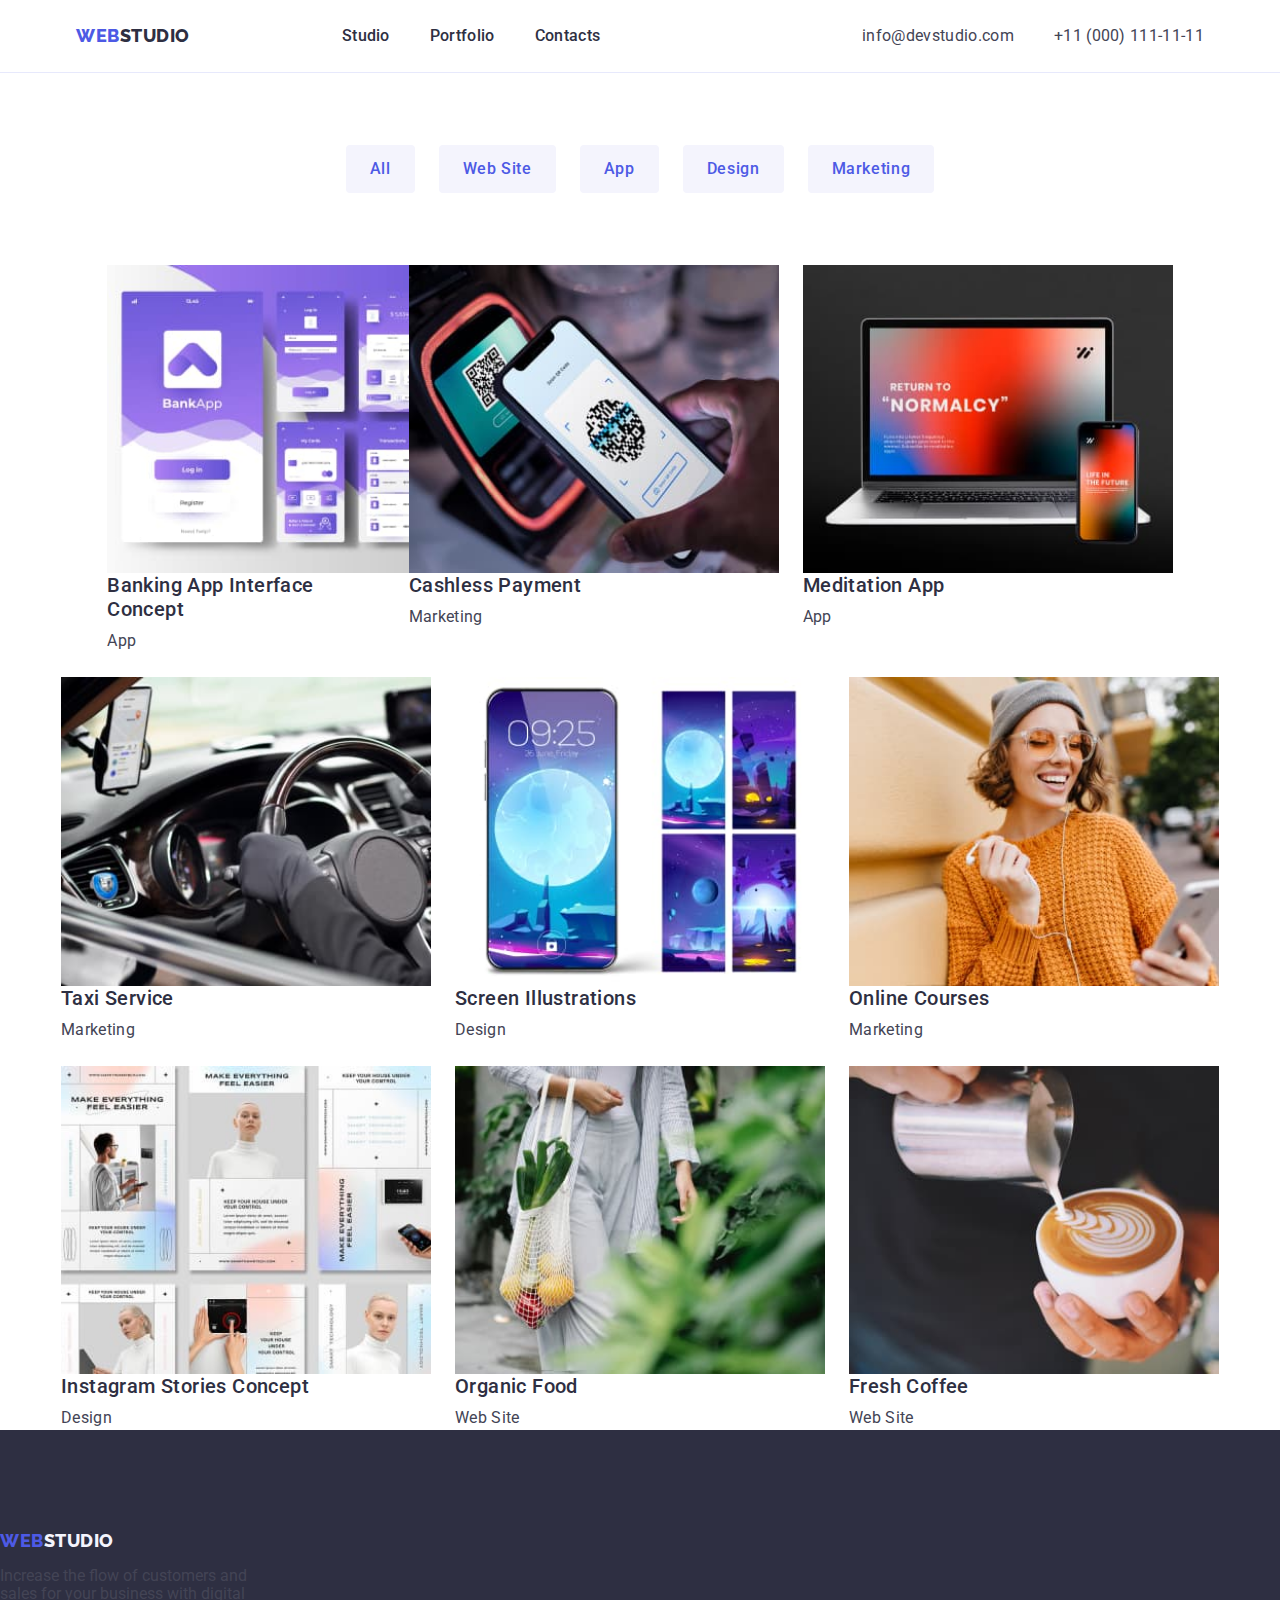
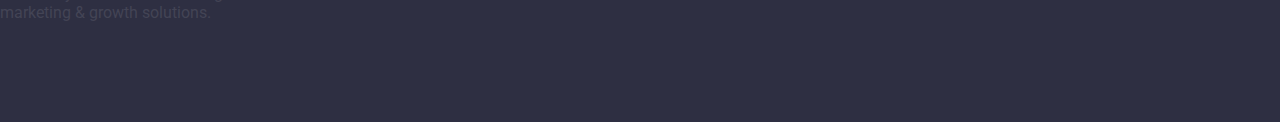
==== portfolio.html @ 1fa9936c "not ready" ====
<!DOCTYPE html>
<html lang="ru">
  <head>
    <meta charset="UTF-8" />
    <meta http-equiv="X-UA-Compatible" content="IE=edge" />
    <meta name="viewport" content="width=device-width, initial-scale=1.0" />
    <title>Document</title>
    <link
      rel="stylesheet"
      href="https://cdn.jsdelivr.net/npm/modern-normalize@1.1.0/modern-normalize.min.css"
    />
    <link rel="preconnect" href="https://fonts.googleapis.com" />
    <link rel="preconnect" href="https://fonts.gstatic.com" crossorigin />
    <link
      href="https://fonts.googleapis.com/css2?family=Raleway:wght@800&display=swap"
      rel="stylesheet"
    />
    <link rel="preconnect" href="https://fonts.googleapis.com" />
    <link rel="preconnect" href="https://fonts.gstatic.com" crossorigin />
    <link
      href="https://fonts.googleapis.com/css2?family=Roboto:wght@400;500;700;900&display=swap"
      rel="stylesheet"
    />
    <link rel="stylesheet" href="./css/styles.css" />
  </head>
  <body>
    <header class="header">
      <div class="header-flex-wrap container">
        <nav class="header-nav">
          <a class="header-nav-logo link"
            >Web<span class="header-studio-span">Studio</span></a
          >
          <ul class="header-nav-list">
            <li class="header-nav-item">
              <a class="header-nav-link link" href="./index.html">Studio</a>
            </li>
            <li class="header-nav-item">
              <a class="header-nav-link link" href="./portfolio.html"
                >Portfolio</a
              >
            </li>
            <li class="header-nav-item">
              <a class="header-nav-link link" href="">Contacts</a>
            </li>
          </ul>
        </nav>
        <address class="our-adress">
          <ul class="header-adress-list list">
            <li class="header-adress-item">
              <a
                class="header-adress-link link"
                href="mailto:info@devstudio.com"
                >info@devstudio.com</a
              >
            </li>
            <li class="header-adress-item">
              <a class="header-adress-link link" href="tel:+110001111111"
                >+11 (000) 111-11-11</a
              >
            </li>
          </ul>
        </address>
      </div>
    </header>
    <main class="main">
      <section class="main-section-menu">
        <div class="conteiner">
        <h1 hidden>All we can</h1>
        <ul class="main-list list">
          <li class="main-list-item">
            <button class="main-btn" type="button">All</button>
          </li>
          <li class="main-list-item">
            <button class="main-btn" type="button">Web Site</button>
          </li>
          <li class="main-list-item">
            <button class="main-btn" type="button">App</button>
          </li>
          <li class="main-list-item">
            <button class="main-btn" type="button">Design</button>
          </li>
          <li class="main-list-item">
            <button class="main-btn" type="button">Marketing</button>
          </li>
        </ul>
        </div>
        </section>
        <section class="section-portfolio-cards">
          <div class="container">
        <ul class="list portfolio-cards">
          <li class="portfolio-card">   
            <a class="portfolio-link link" href="#">
              <img class="portfolio-img" width="370" src="./images/img1.jpg" alt="bank app" />
              <div></div><h2 class="our-services">Banking App Interface Concept</h2>
              <p class="our-services-description">App</p>
            </a>
          </li>
          <li>
            <a class="portfolio-link link" href="#">
              <img width="370" src="./images/img2.jpg" alt="qr code" />
              <h2 class="our-services">Cashless Payment</h2>
              <p class="our-services-description">Marketing</p>
            </a>
          </li>
          <li>
            <a class="portfolio-link link" href="#">
              <img width="370" src="./images/img3.jpg" alt="computer + telephone"/>
              <h2 class="our-services">Meditation App</h2>
              <p class="our-services-description">App</p>
            </a>
          </li>
          <li>
            <a class="portfolio-link link" href="#">
              <img width="370" src="./images/img4.jpg" alt="navigation" />
              <h2 class="our-services">Taxi Service</h2>
              <p class="our-services-description">Marketing</p>
            </a>
          </li>
          <li>
            <a class="portfolio-link link" href="#">
              <img width="370" src="./images/img5.jpg" alt="woman" />
              <h2 class="our-services">Screen Illustrations</h2>
              <p class="our-services-description">Design</p>
            </a>
          </li>
          <li>
            <a class="portfolio-link link" href="#">
              <img width="370" src="./images/img6.jpg" alt="technologies" />
              <h2 class="our-services">Online Courses</h2>
              <p class="our-services-description">Marketing</p>
            </a>
          </li>
          <li>
            <a  class="portfolio-link link" href="#">
              <img width="370" src="./images/img7.jpg" alt="vegetables" />
              <h2 class="our-services">Instagram Stories Concept</h2>
              <p class="our-services-description">Design</p>
            </a>
          </li>
          <li>
            <a class="portfolio-link link" href="#">
              <img width="370" src="./images/img8.jpg" alt="coffee" />
              <h2 class="our-services">Organic Food</h2>
              <p class="our-services-description">Web Site</p>
            </a>
          </li>
          <li>
            <a class="portfolio-link link" href="#">
              <img width="370" src="./images/img9.jpg" alt="comp" />
              <h2 class="our-services">Fresh Coffee</h2>
              <p class="our-services-description">Web Site</p>
            </a>
          </li>
        </ul>
      </div>
      </section>
    </main>
    <footer class="footer">
      <a class="footer-logo link"
        >Web<span class="footer-logo-span">Studio</span></a
      >
      <p class="footer-text">
        Increase the flow of customers and sales for your business with digital
        marketing & growth solutions.
      </p>
    </footer>
  </body>
</html>
---- css/styles.css ----
/* reset */
h1,
h2,
h3,
h4,
h6, 
p {
	margin: 0;
}
ul,
ol {
	list-style: none;
	padding: 0;
	margin: 0;
}
a {
	color: currentColor;
	text-decoration: none;
}
button{
	cursor: pointer;
	font-family: inherit;
	padding: 0;
	background-color: transparent;
	border: none;
	display: block;
}

img {
	display: block;
}

a {
	text-decoration: none;
	color: inherit;
	display: block;
}


/* Common Css */
:root {
	/* Fonts */
    --primery-font: "Roboto", sans-serif;
	--secondary-font: "Raleway", sans-serif;
	/* colors */
    --color-iris: #4d5ae5;
	--color-ocean: #404bbf;
	--color-navy-blue: #2e2f42;
	--color-green: #31d0aa;
	--color-slate: #434455;
	--color-light-slate: #8e8f99;
	--color-cornflower: #e7e9fc;
	--color-cloud: #f4f4fd;
	--color-grey: #2e2f42;
	--color-white: #ffffff;
	--color-dairy: #fcfcfc;
}
.container {
	max-width: 1158px;
	margin: 0 auto;
}
.link {
	text-decoration: none;
	color: inherit;
}

.our-adress {
	font-style: normal;
}
.section-title {
	font-size: 36px;
	line-height: 1.11;
	text-align: center;
	text-transform: capitalize;
	color: var(--color-grey);
	letter-spacing: 0.02em;
	margin-bottom: 72px;

}
.list {
	list-style: none;
}

body {
	font-family: var(--primery-font);
    background-color: var(--color-white);
	color: var(--color-slate);
}

.visually-hidden {  
	position: absolute;  
	width: 1px;  
	height: 1px;  
	margin: -1px;  
	border: 0;  
	padding: 0;
	white-space: nowrap;  
	clip-path: inset(100%);  
	clip: rect(0 0 0 0);  
	overflow: hidden;
}
.section {
	padding-top: 120px;
	padding-bottom: 120px;
}
/* main Document */
/* Header */
.header-adress-link {
	
	font-style: normal;
	font-size: 16px;
	line-height: 1.5;
	letter-spacing: 0.02em;
	color: var(--color-slate);

}
.header {
	border-bottom: 1px solid #e7e9fc;
	margin-bottom: 18px;
}
.our-adress {
	margin-left: auto;
}
.header-adress-list {
	display: flex;
	align-content: center;
	gap: 40px;
	padding: 24px 0;
	
}

.header-adress-link:hover, 
.header-adress-link:focus{
	color: var(--color-ocean);
}

.header-flex-wrap {
	display: flex;
	align-items: center;
	margin: 0 auto;
	padding: 0 15px 0 15px;
	
}
.header-nav{
	display: flex;
	align-items: center;
	
}
.header-nav-list {
	display: flex;
	gap: 40px;
	margin-left: 76px;
	padding: 24px 0;
}

.header-nav-logo {
	font-family: "Raleway", sans-serif;
	font-weight: 800;
	font-size: 18px;
	line-height: 1.17;
	letter-spacing: 0.03em;
	text-transform: uppercase;
	color: var(--color-iris);
	margin-right: 76px;
	padding: 24px 0;
}


.header-nav-link {
	font-weight: 500;
	font-size: 16px;
	line-height: 1.5;
	letter-spacing: 0.02em;
	color: var(--color-navy-blue);
}

.header-nav-link:hover,
.header-nav-link:focus {
	color: #404bbf;
}

.header-studio-span {
	color: #2e2f42;
}

/* Main */


.hero {
	background-color: var(--color-grey);
	padding: 188px 0 188px;
}
.hero-btn {
	text-align: center;
	background-color: #4d5ae5;
	letter-spacing: 0.04em;
	font-family: var(--primery-font);
	font-weight: 500;
	font-size: 16px;
	line-height: 1.5;
	letter-spacing: 0.04em;
	color: var(--color-white);
	cursor: pointer;
	margin: auto;
	min-width: 169px;
	padding: 16px 32px;
	display: block;
	height: 56px;
	border: none;
	border-radius: 4px;
}

.hero-btn:hover,
.hero-btn:focus {
	background-color: var(--color-ocean);
}
.hero-title {
	margin: auto;
	max-width: 496px;
	font-size: 56px;
	line-height: 1.07;
	text-align: center;
	letter-spacing: 0.02em;
	color: var(--color-white);
	padding-bottom: 48px;

}

.our-team-item {
	background-color: #FFFFFF;
	text-align: center;
	width: calc((100% - 72px) / 4);
	border-radius: 0px 0px 4px 4px;
}
.section-doing-item{
	width: calc((100% - 48px) / 3);
}
.main-list-services{
	display: flex;
	flex-wrap: wrap;
	gap: 24px;
}
.main-link-services {
	width: calc((100% - 72px) / 4);
}
.section-doing-list {
	display: flex;
	gap: 24px;
}
.section-services {
	padding: 120px 0;
}
.our-team-list {
	display: flex;
	flex-wrap: wrap;
	gap: 24px;
}

/* Portfolio */
.main-list {
	display: flex;
	justify-content: center;
	gap: 24px;
	margin-top: 72px;
	margin-bottom: 72px;
}

.portfolio-cards {
	display: flex;
	flex-wrap: wrap;
	gap: 24px;
	justify-content: center;
}
.portfolio-card {
	width: calc((100% - 48px) / 4);
}
.main-btn{
	font-family: inherit;
	background-color: var(--color-cloud);
	color: var(--color-iris);
	font-style: normal;
	font-weight: 500;
	font-size: 16px;
	line-height: 1.5;
	letter-spacing: 0.04em;
	cursor: pointer;
	display: block;
	border-radius: 4px;
	padding: 12px 24px;
}

.main-btn:hover,
.main-btn:focus {
	background-color: var(--color-ocean);
	color: #ffffff;
}
	/* Section - 2 */

 .our-services{
	font-weight: 500;
	font-size: 20px;
	line-height: 1.2;
	letter-spacing: 0.02em;
	color: var(--color-navy-blue);
	margin-bottom: 8px;

}
.our-services-description{
	line-height: 1.5;
	letter-spacing: 0.02em;
	color: var(--color-slate);
}

	/* section - 4 */
.our-team{
	background-color: var(--color-cloud);
}
.our-team-title {
	padding: 32px 16px;
}


/* Footer */
.footer{
	background-color: #2e2f42;
	padding: 100px 0;
}
.footer-text {
	width: 264px;
}

.footer-logo {
	font-family: var(--secondary-font);
	font-weight: 800;
	font-size: 18px;
	line-height: 1.17;
	letter-spacing: 0.03em;
	text-transform: uppercase;
	color: var(--color-iris);
	margin-bottom: 16px;
	display: inline-block;
}
.footer-logo-span {
	color: var(--color-cloud);
}
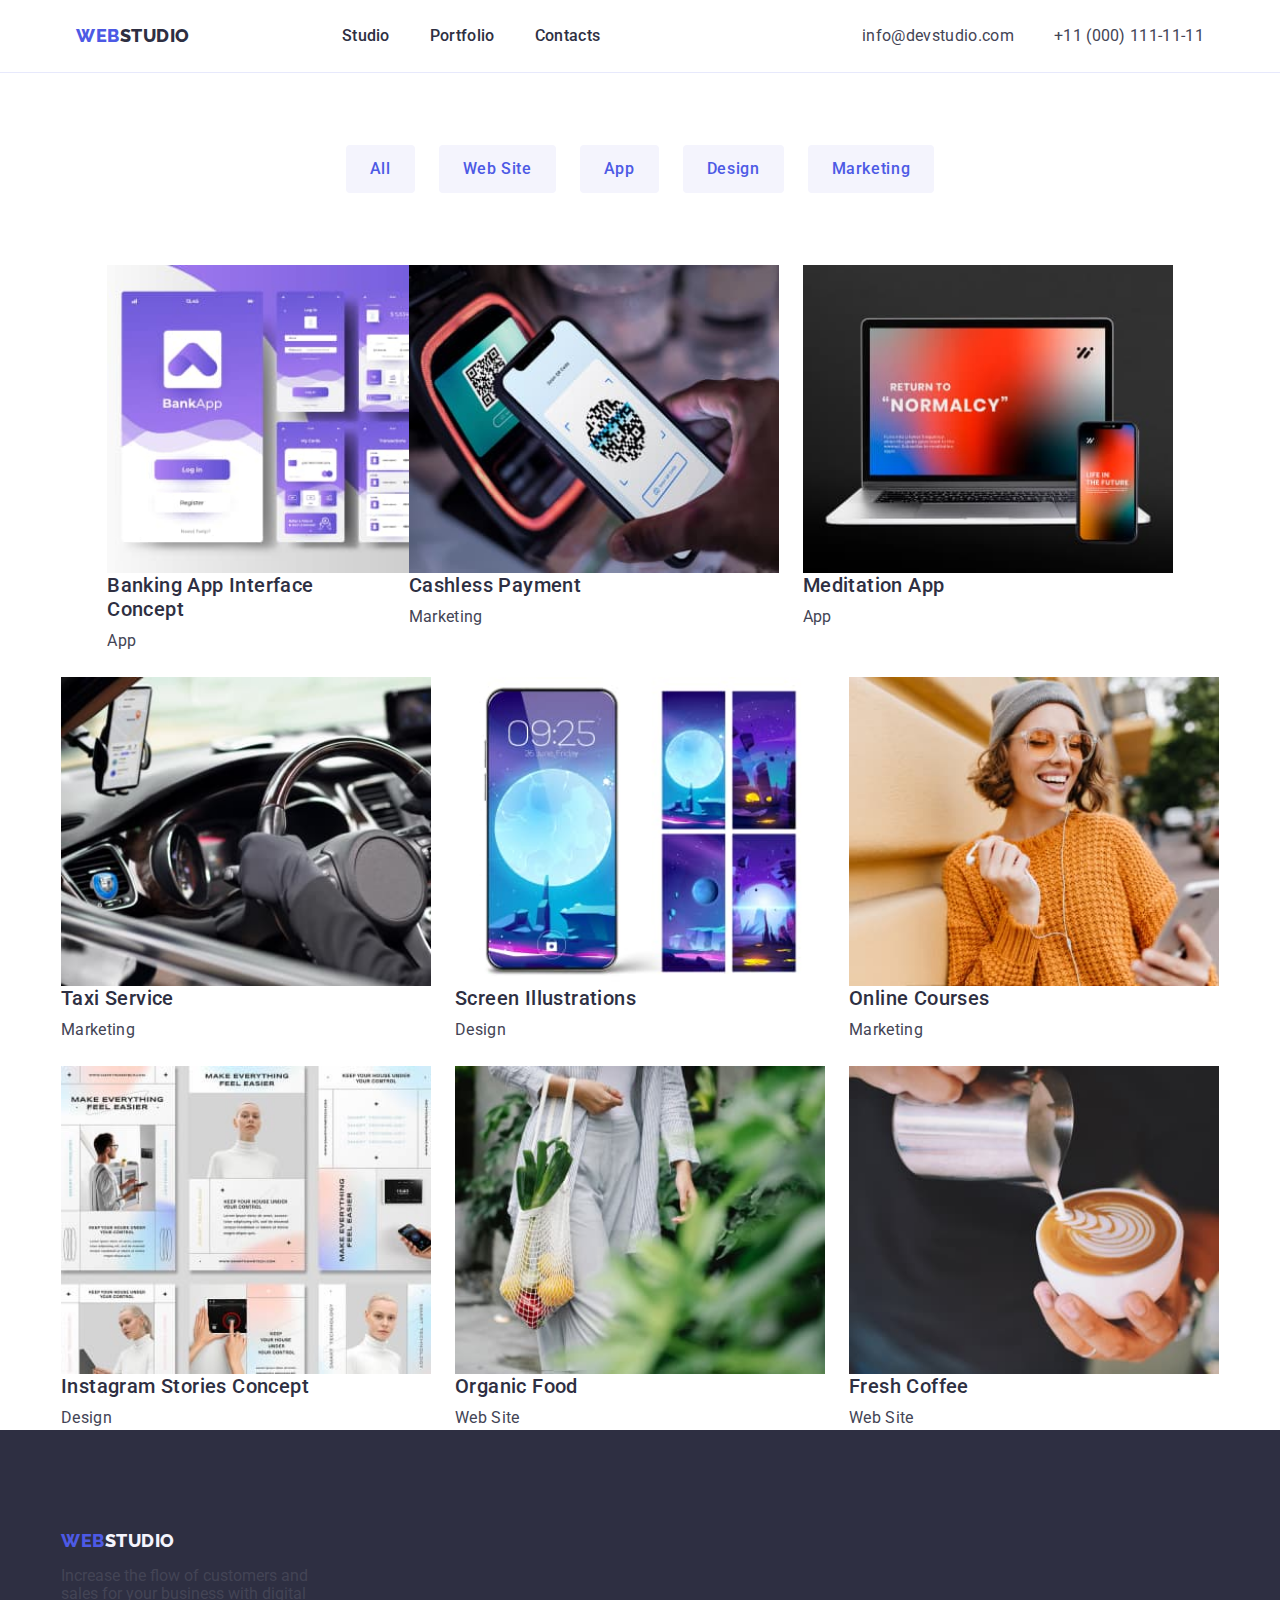
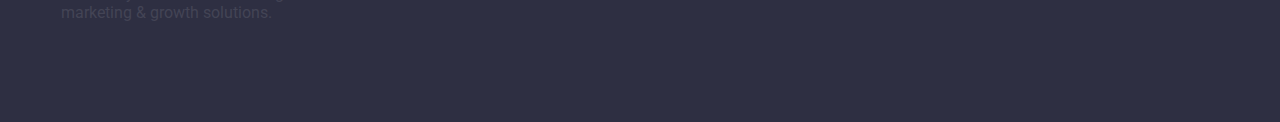
==== commit f91ae6fd: "Update portfolio.html" ====
--- a/portfolio.html
+++ b/portfolio.html
@@ -64,7 +64,7 @@
     </header>
     <main class="main">
       <section class="main-section-menu">
-        <div class="conteiner">
+        <div class="container">
         <h1 hidden>All we can</h1>
         <ul class="main-list list">
           <li class="main-list-item">
@@ -83,10 +83,6 @@
             <button class="main-btn" type="button">Marketing</button>
           </li>
         </ul>
-        </div>
-        </section>
-        <section class="section-portfolio-cards">
-          <div class="container">
         <ul class="list portfolio-cards">
           <li class="portfolio-card">   
             <a class="portfolio-link link" href="#">
@@ -156,13 +152,15 @@
       </section>
     </main>
     <footer class="footer">
-      <a class="footer-logo link"
-        >Web<span class="footer-logo-span">Studio</span></a
-      >
-      <p class="footer-text">
-        Increase the flow of customers and sales for your business with digital
-        marketing & growth solutions.
-      </p>
+      <div class="container">
+        <a class="footer-logo link">
+            Web<span class="footer-logo-span">Studio</span>
+        </a>
+        <p class="footer-text">
+          Increase the flow of customers and sales for your business with
+          digital marketing & growth solutions.
+        </p>
+      </div>
     </footer>
   </body>
 </html>
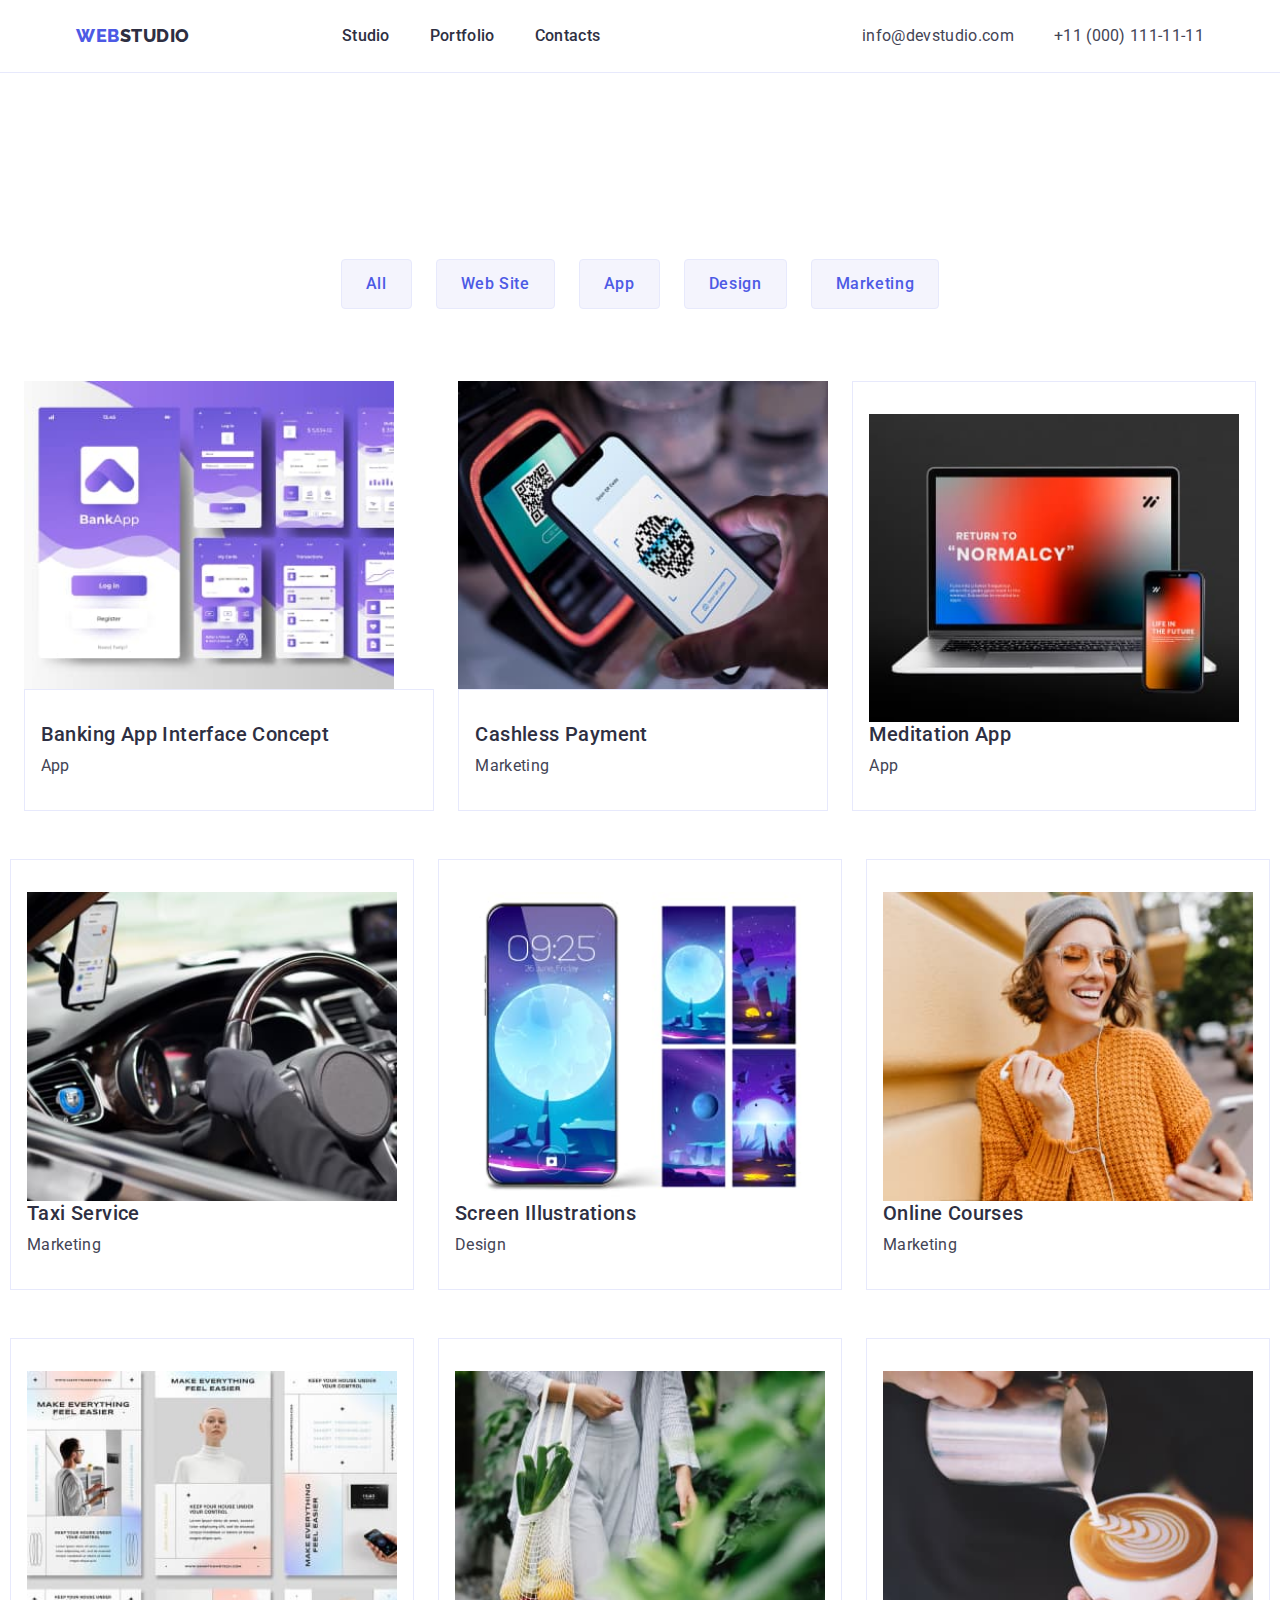
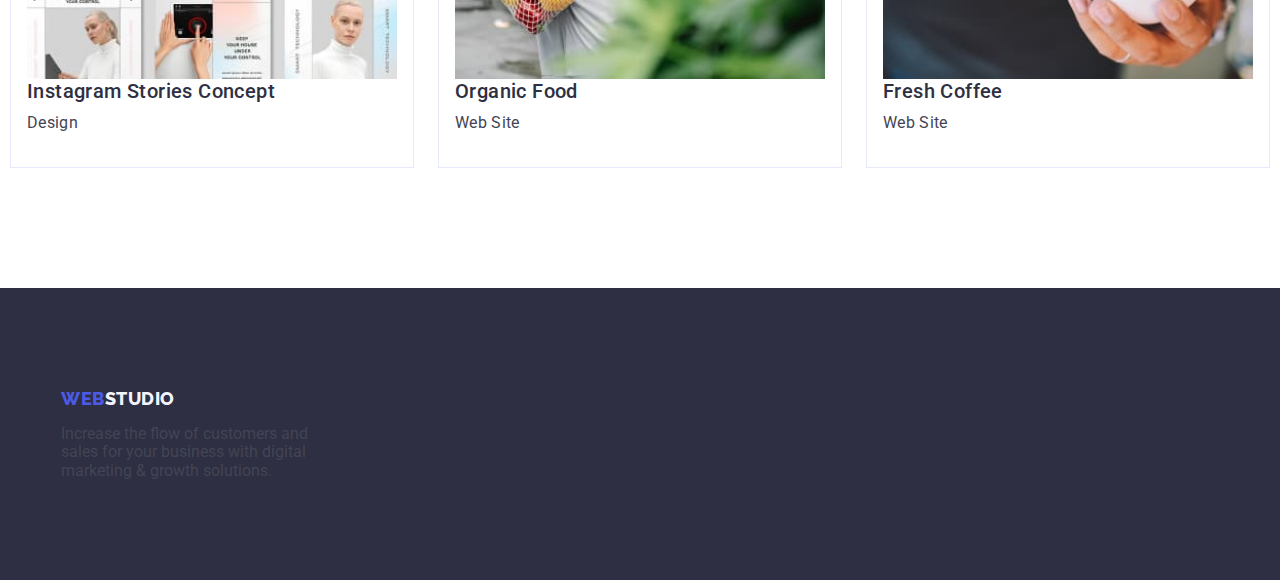
==== commit cfae95ac: "realy" ====
--- a/portfolio.html
+++ b/portfolio.html
@@ -64,7 +64,7 @@
     </header>
     <main class="main">
       <section class="main-section-menu">
-        <div class="container">
+        <div class="portfolio">
         <h1 hidden>All we can</h1>
         <ul class="main-list list">
           <li class="main-list-item">
@@ -87,64 +87,82 @@
           <li class="portfolio-card">   
             <a class="portfolio-link link" href="#">
               <img class="portfolio-img" width="370" src="./images/img1.jpg" alt="bank app" />
-              <div></div><h2 class="our-services">Banking App Interface Concept</h2>
+              <div class="our-team-title">
+              <h2 class="our-services">Banking App Interface Concept</h2>
               <p class="our-services-description">App</p>
+            </div>
             </a>
           </li>
           <li>
             <a class="portfolio-link link" href="#">
-              <img width="370" src="./images/img2.jpg" alt="qr code" />
+              <img width="370" src="./images/img2.jpg" alt="qr code"/>
+              <div class="our-team-title">
               <h2 class="our-services">Cashless Payment</h2>
               <p class="our-services-description">Marketing</p>
+            </div>
             </a>
           </li>
           <li>
             <a class="portfolio-link link" href="#">
+              <div class="our-team-title">
               <img width="370" src="./images/img3.jpg" alt="computer + telephone"/>
               <h2 class="our-services">Meditation App</h2>
               <p class="our-services-description">App</p>
+            </div>
             </a>
           </li>
           <li>
             <a class="portfolio-link link" href="#">
+              <div class="our-team-title">
               <img width="370" src="./images/img4.jpg" alt="navigation" />
               <h2 class="our-services">Taxi Service</h2>
               <p class="our-services-description">Marketing</p>
+            </div>
             </a>
           </li>
           <li>
             <a class="portfolio-link link" href="#">
+              <div class="our-team-title">
               <img width="370" src="./images/img5.jpg" alt="woman" />
               <h2 class="our-services">Screen Illustrations</h2>
               <p class="our-services-description">Design</p>
+            </div>
             </a>
           </li>
           <li>
             <a class="portfolio-link link" href="#">
+              <div class="our-team-title">
               <img width="370" src="./images/img6.jpg" alt="technologies" />
               <h2 class="our-services">Online Courses</h2>
               <p class="our-services-description">Marketing</p>
+            </div>
             </a>
           </li>
           <li>
             <a  class="portfolio-link link" href="#">
+              <div class="our-team-title">
               <img width="370" src="./images/img7.jpg" alt="vegetables" />
               <h2 class="our-services">Instagram Stories Concept</h2>
               <p class="our-services-description">Design</p>
+            </div>
             </a>
           </li>
           <li>
             <a class="portfolio-link link" href="#">
+              <div class="our-team-title">
               <img width="370" src="./images/img8.jpg" alt="coffee" />
               <h2 class="our-services">Organic Food</h2>
               <p class="our-services-description">Web Site</p>
+            </div>
             </a>
           </li>
           <li>
             <a class="portfolio-link link" href="#">
+              <div class="our-team-title">
               <img width="370" src="./images/img9.jpg" alt="comp" />
               <h2 class="our-services">Fresh Coffee</h2>
               <p class="our-services-description">Web Site</p>
+            </div>
             </a>
           </li>
         </ul>
--- a/css/styles.css
+++ b/css/styles.css
@@ -258,6 +258,7 @@
 }
 
 /* Portfolio */
+
 .main-list {
 	display: flex;
 	justify-content: center;
@@ -269,11 +270,15 @@
 .portfolio-cards {
 	display: flex;
 	flex-wrap: wrap;
-	gap: 24px;
 	justify-content: center;
+	row-gap: 48px;
+	column-gap: 24px;
 }
 .portfolio-card {
-	width: calc((100% - 48px) / 4);
+	width: calc((100% - 48px) / 3);
+}
+.main-section-menu {
+	padding: 96px 0 120px;
 }
 .main-btn{
 	font-family: inherit;
@@ -288,12 +293,14 @@
 	display: block;
 	border-radius: 4px;
 	padding: 12px 24px;
+	border: 1px solid var(--color-cornflower);
 }
 
 .main-btn:hover,
 .main-btn:focus {
 	background-color: var(--color-ocean);
 	color: #ffffff;
+	border: 1px solid;
 }
 	/* Section - 2 */
 
@@ -318,6 +325,7 @@
 }
 .our-team-title {
 	padding: 32px 16px;
+	border: 1px solid #e7e9fc;
 }
 
 
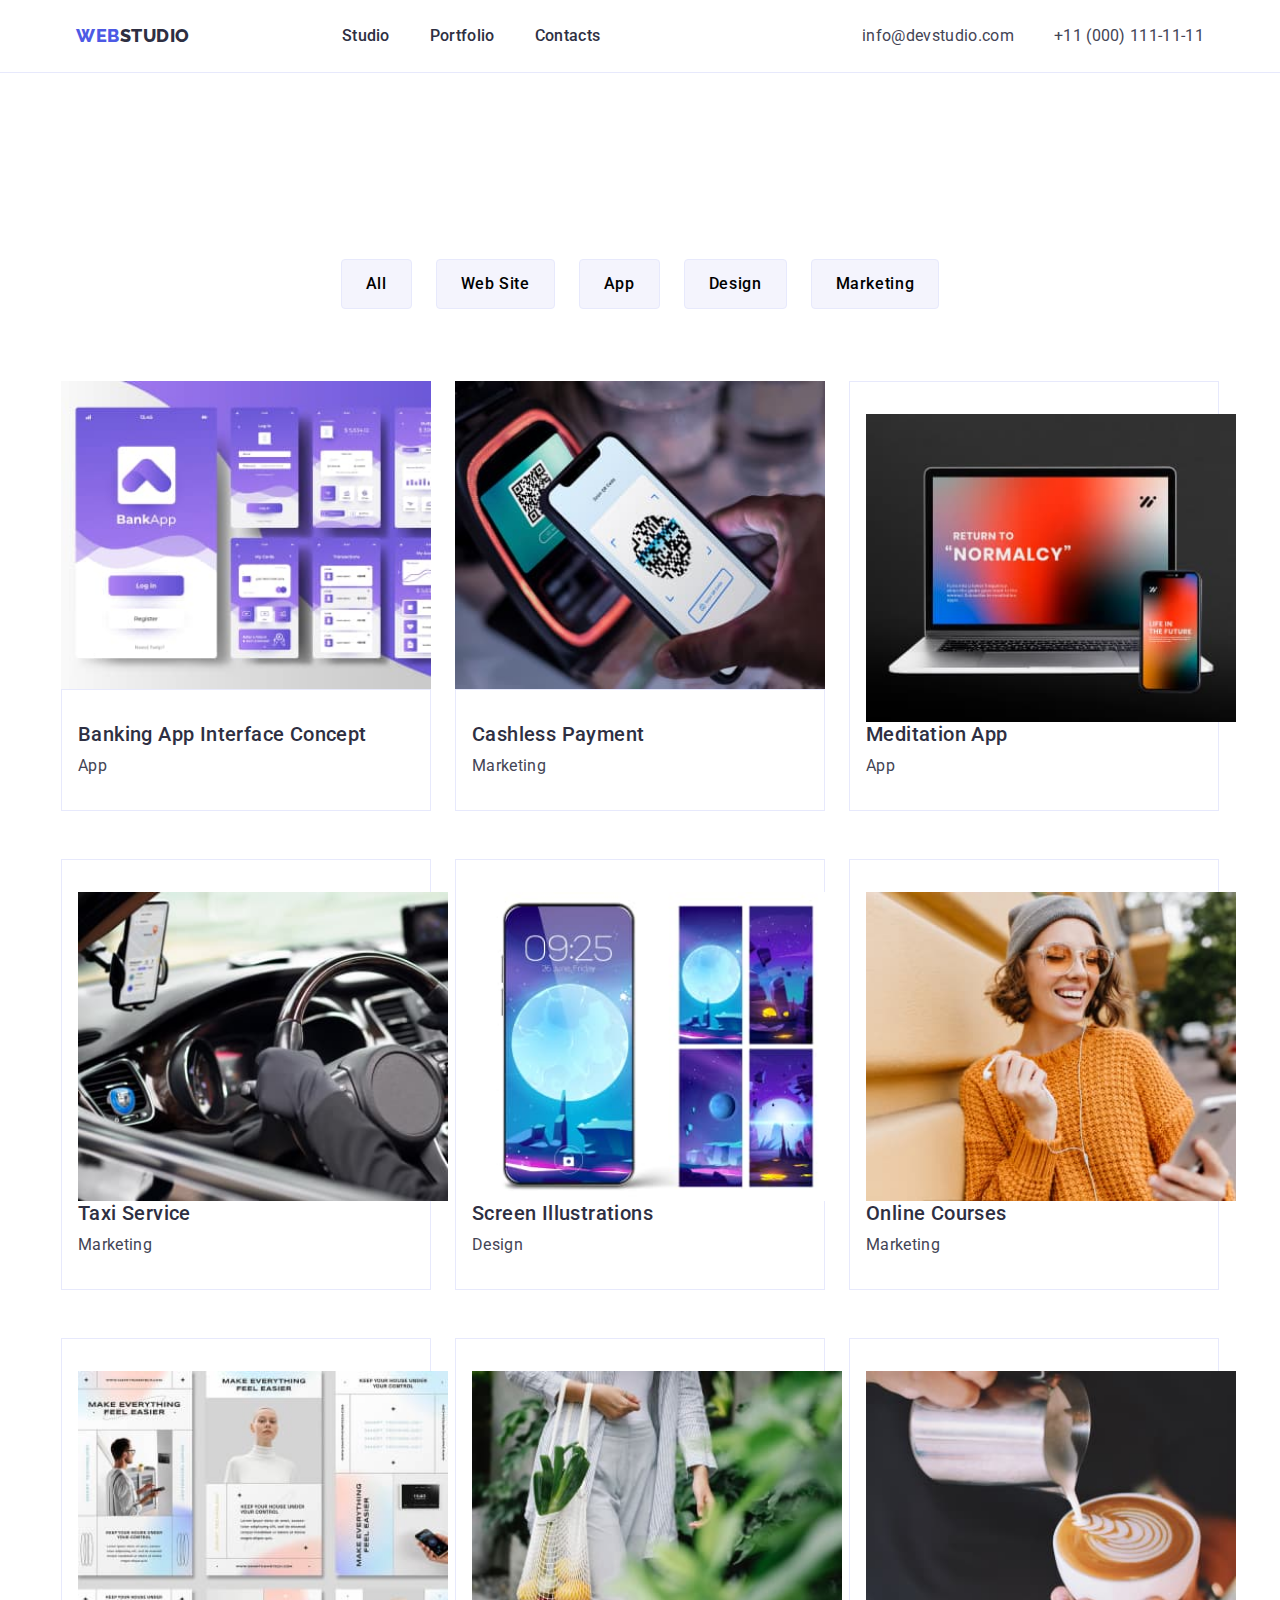
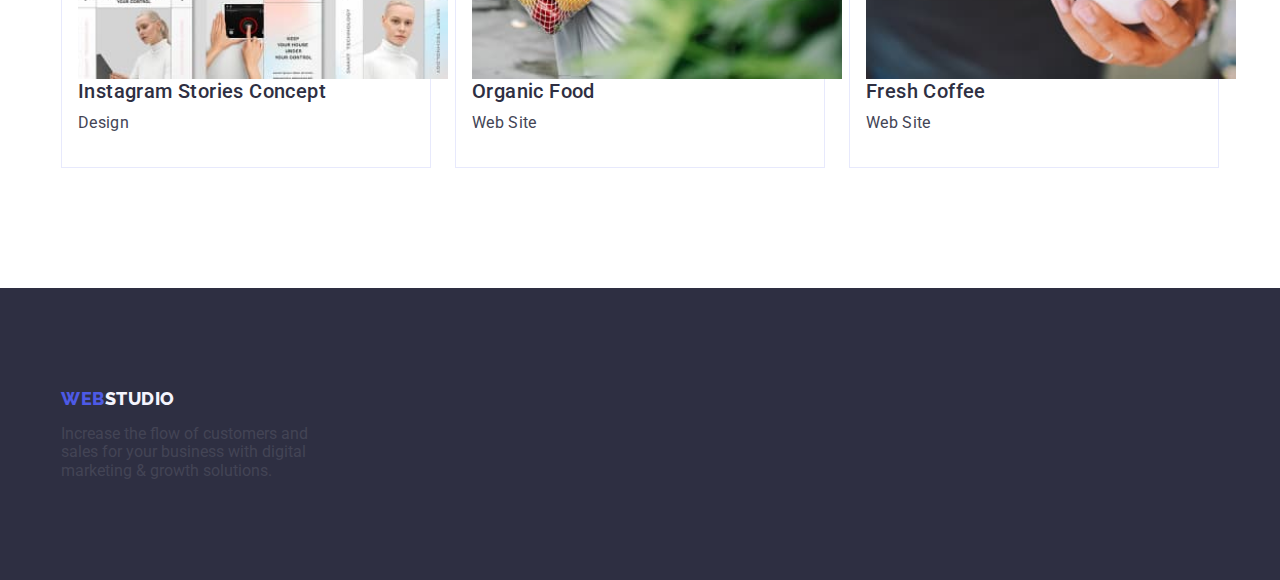
==== commit 78187572: "bet" ====
--- a/portfolio.html
+++ b/portfolio.html
@@ -64,7 +64,7 @@
     </header>
     <main class="main">
       <section class="main-section-menu">
-        <div class="portfolio">
+        <div class="container">
         <h1 hidden>All we can</h1>
         <ul class="main-list list">
           <li class="main-list-item">
@@ -93,7 +93,7 @@
             </div>
             </a>
           </li>
-          <li>
+          <li class="portfolio-card">
             <a class="portfolio-link link" href="#">
               <img width="370" src="./images/img2.jpg" alt="qr code"/>
               <div class="our-team-title">
@@ -102,7 +102,7 @@
             </div>
             </a>
           </li>
-          <li>
+          <li class="portfolio-card">
             <a class="portfolio-link link" href="#">
               <div class="our-team-title">
               <img width="370" src="./images/img3.jpg" alt="computer + telephone"/>
@@ -111,7 +111,7 @@
             </div>
             </a>
           </li>
-          <li>
+          <li class="portfolio-card">
             <a class="portfolio-link link" href="#">
               <div class="our-team-title">
               <img width="370" src="./images/img4.jpg" alt="navigation" />
@@ -120,7 +120,7 @@
             </div>
             </a>
           </li>
-          <li>
+          <li class="portfolio-card">
             <a class="portfolio-link link" href="#">
               <div class="our-team-title">
               <img width="370" src="./images/img5.jpg" alt="woman" />
@@ -129,7 +129,7 @@
             </div>
             </a>
           </li>
-          <li>
+          <li class="portfolio-card">
             <a class="portfolio-link link" href="#">
               <div class="our-team-title">
               <img width="370" src="./images/img6.jpg" alt="technologies" />
@@ -138,7 +138,7 @@
             </div>
             </a>
           </li>
-          <li>
+          <li class="portfolio-card">
             <a  class="portfolio-link link" href="#">
               <div class="our-team-title">
               <img width="370" src="./images/img7.jpg" alt="vegetables" />
@@ -147,7 +147,7 @@
             </div>
             </a>
           </li>
-          <li>
+          <li class="portfolio-card">
             <a class="portfolio-link link" href="#">
               <div class="our-team-title">
               <img width="370" src="./images/img8.jpg" alt="coffee" />
@@ -156,7 +156,7 @@
             </div>
             </a>
           </li>
-          <li>
+          <li class="portfolio-card">
             <a class="portfolio-link link" href="#">
               <div class="our-team-title">
               <img width="370" src="./images/img9.jpg" alt="comp" />
--- a/css/styles.css
+++ b/css/styles.css
@@ -278,12 +278,13 @@
 	width: calc((100% - 48px) / 3);
 }
 .main-section-menu {
-	padding: 96px 0 120px;
+	padding-top: 96px;
+	padding-bottom: 120px;
 }
 .main-btn{
 	font-family: inherit;
 	background-color: var(--color-cloud);
-	color: var(--color-iris);
+	border: var(--color-iris);
 	font-style: normal;
 	font-weight: 500;
 	font-size: 16px;
@@ -300,7 +301,7 @@
 .main-btn:focus {
 	background-color: var(--color-ocean);
 	color: #ffffff;
-	border: 1px solid;
+	border: 1px solid transparent;
 }
 	/* Section - 2 */
 
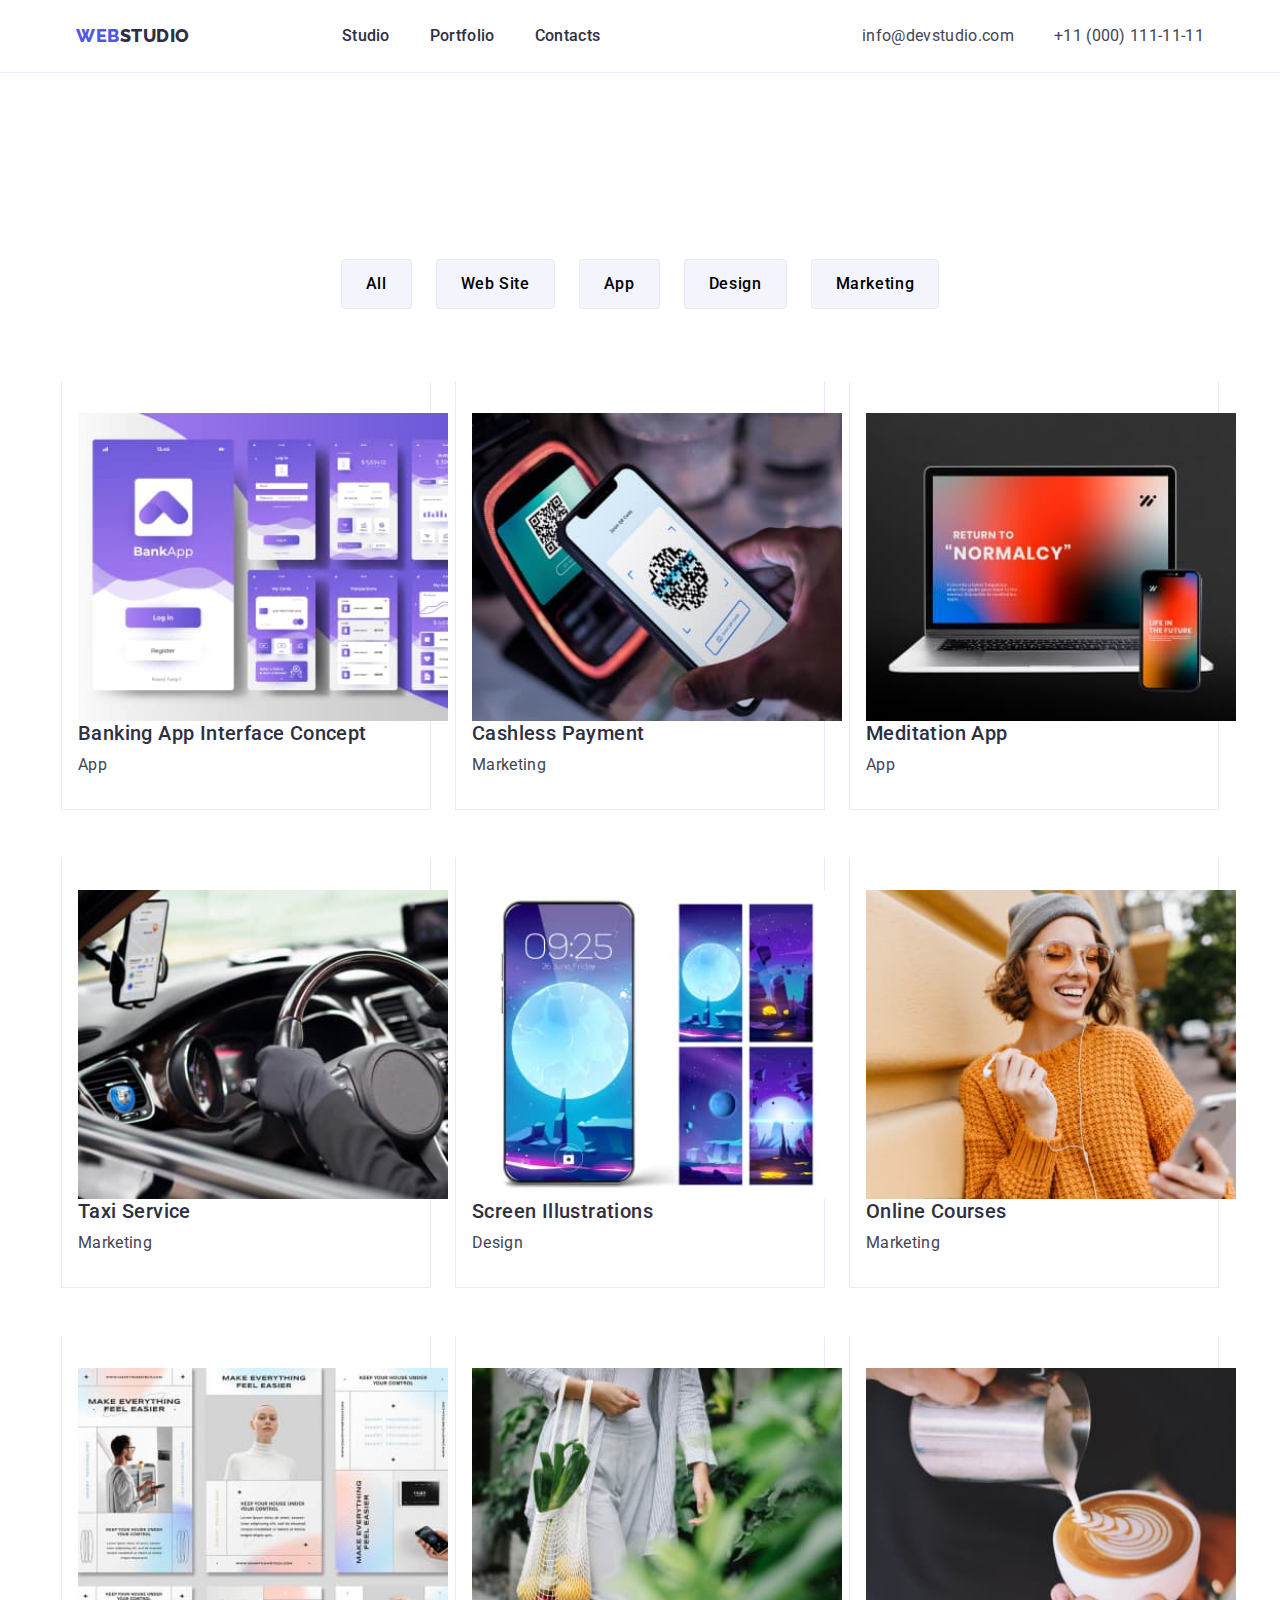
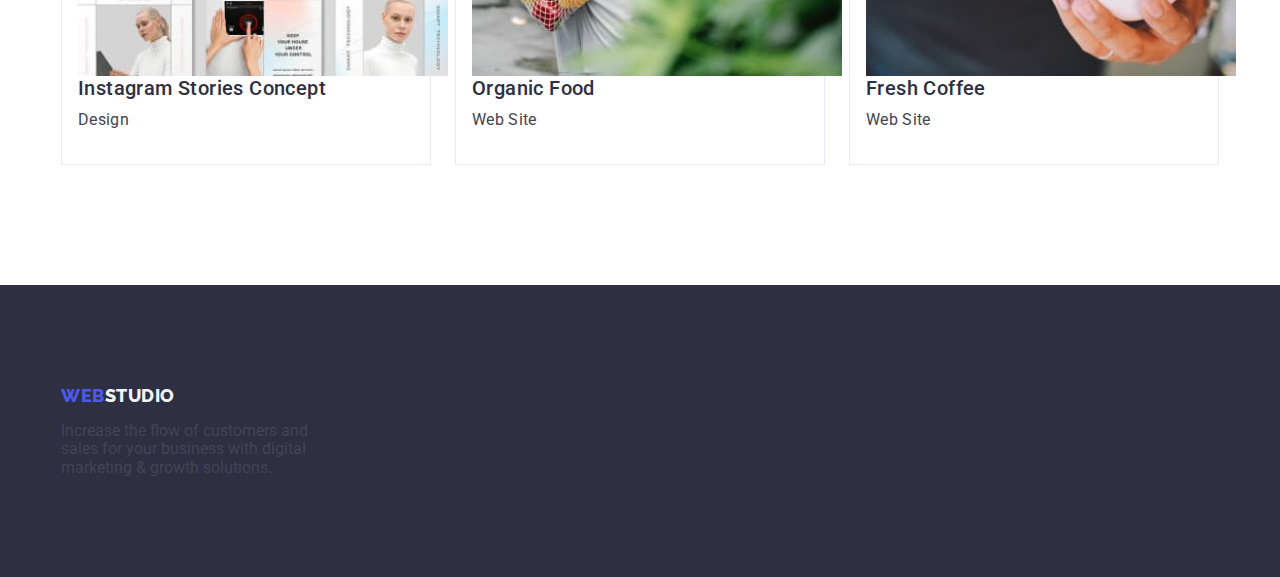
==== commit ac33a7f2: "fff" ====
--- a/portfolio.html
+++ b/portfolio.html
@@ -86,8 +86,9 @@
         <ul class="list portfolio-cards">
           <li class="portfolio-card">   
             <a class="portfolio-link link" href="#">
+              <div class="our-team-title">
               <img class="portfolio-img" width="370" src="./images/img1.jpg" alt="bank app" />
-              <div class="our-team-title">
+              
               <h2 class="our-services">Banking App Interface Concept</h2>
               <p class="our-services-description">App</p>
             </div>
@@ -95,8 +96,8 @@
           </li>
           <li class="portfolio-card">
             <a class="portfolio-link link" href="#">
+              <div class="our-team-title">
               <img width="370" src="./images/img2.jpg" alt="qr code"/>
-              <div class="our-team-title">
               <h2 class="our-services">Cashless Payment</h2>
               <p class="our-services-description">Marketing</p>
             </div>
--- a/css/styles.css
+++ b/css/styles.css
@@ -327,6 +327,7 @@
 .our-team-title {
 	padding: 32px 16px;
 	border: 1px solid #e7e9fc;
+	border-top: none;
 }
 
 
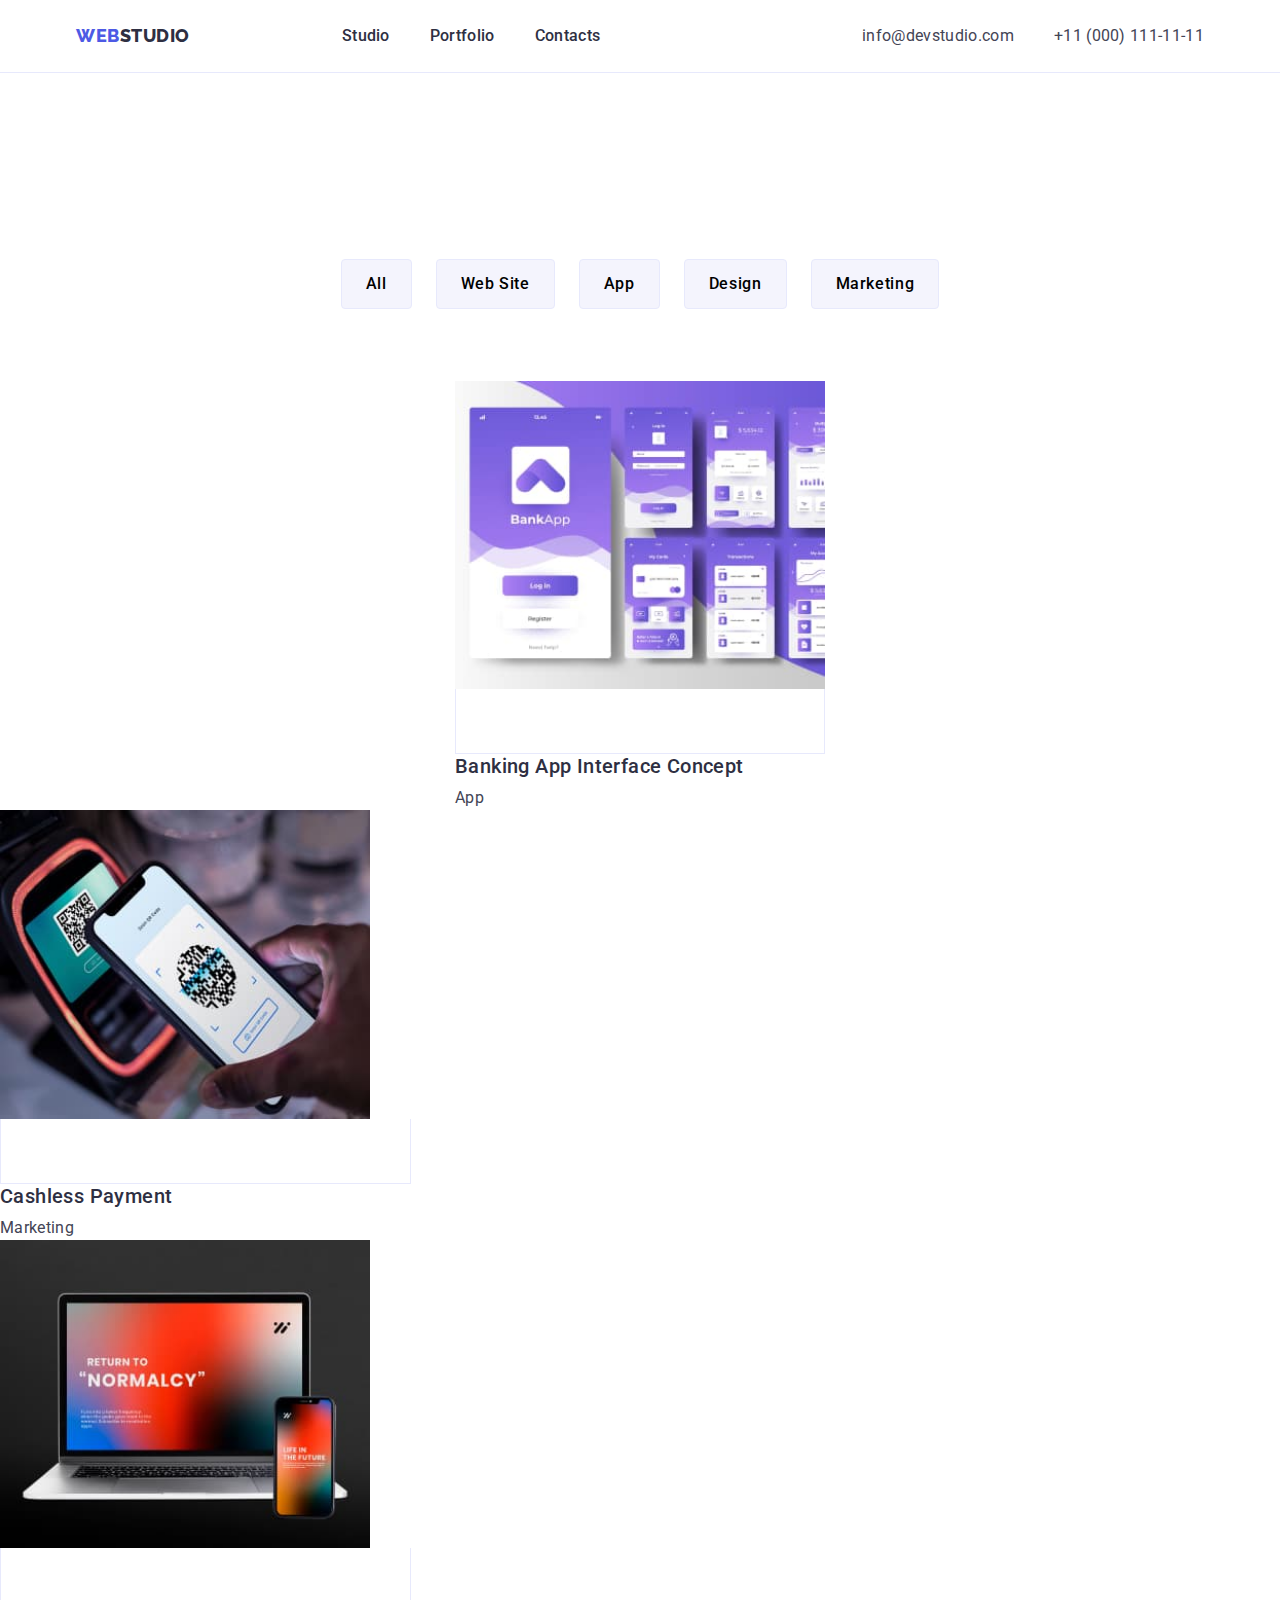
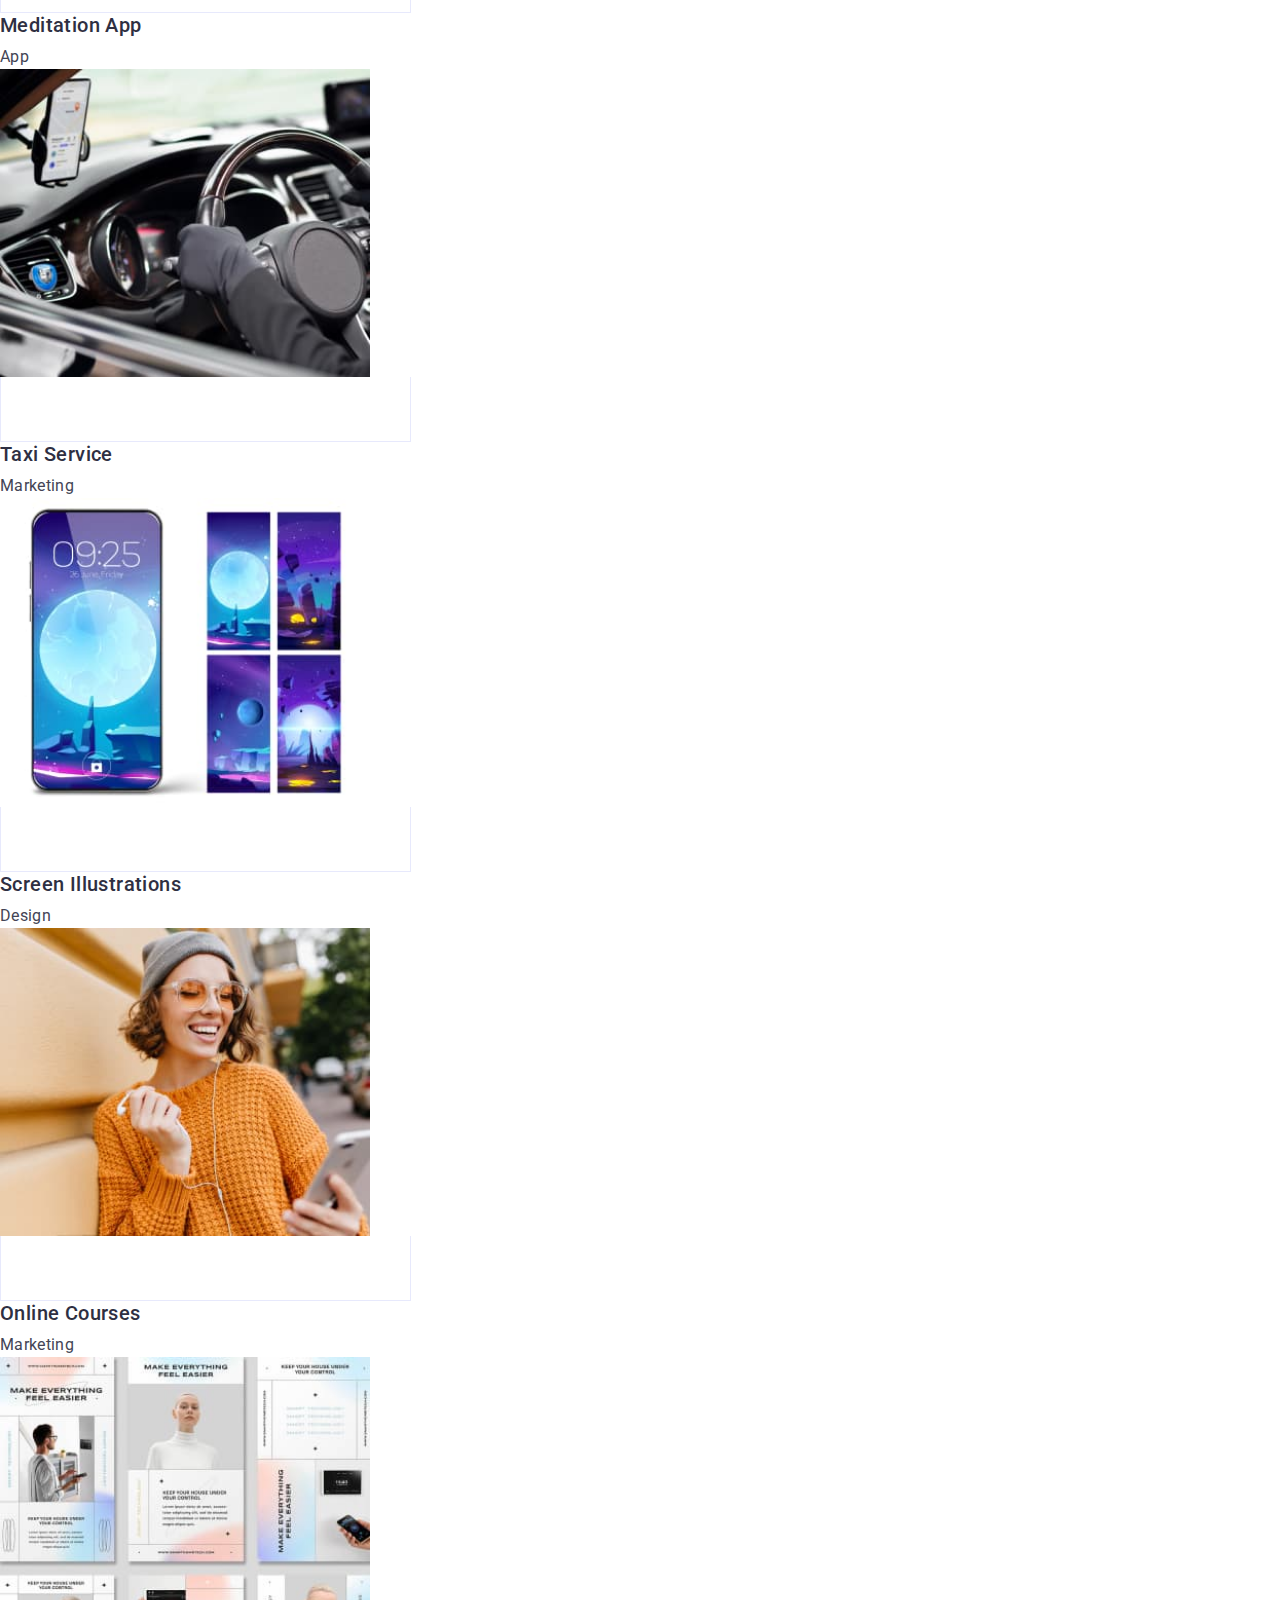
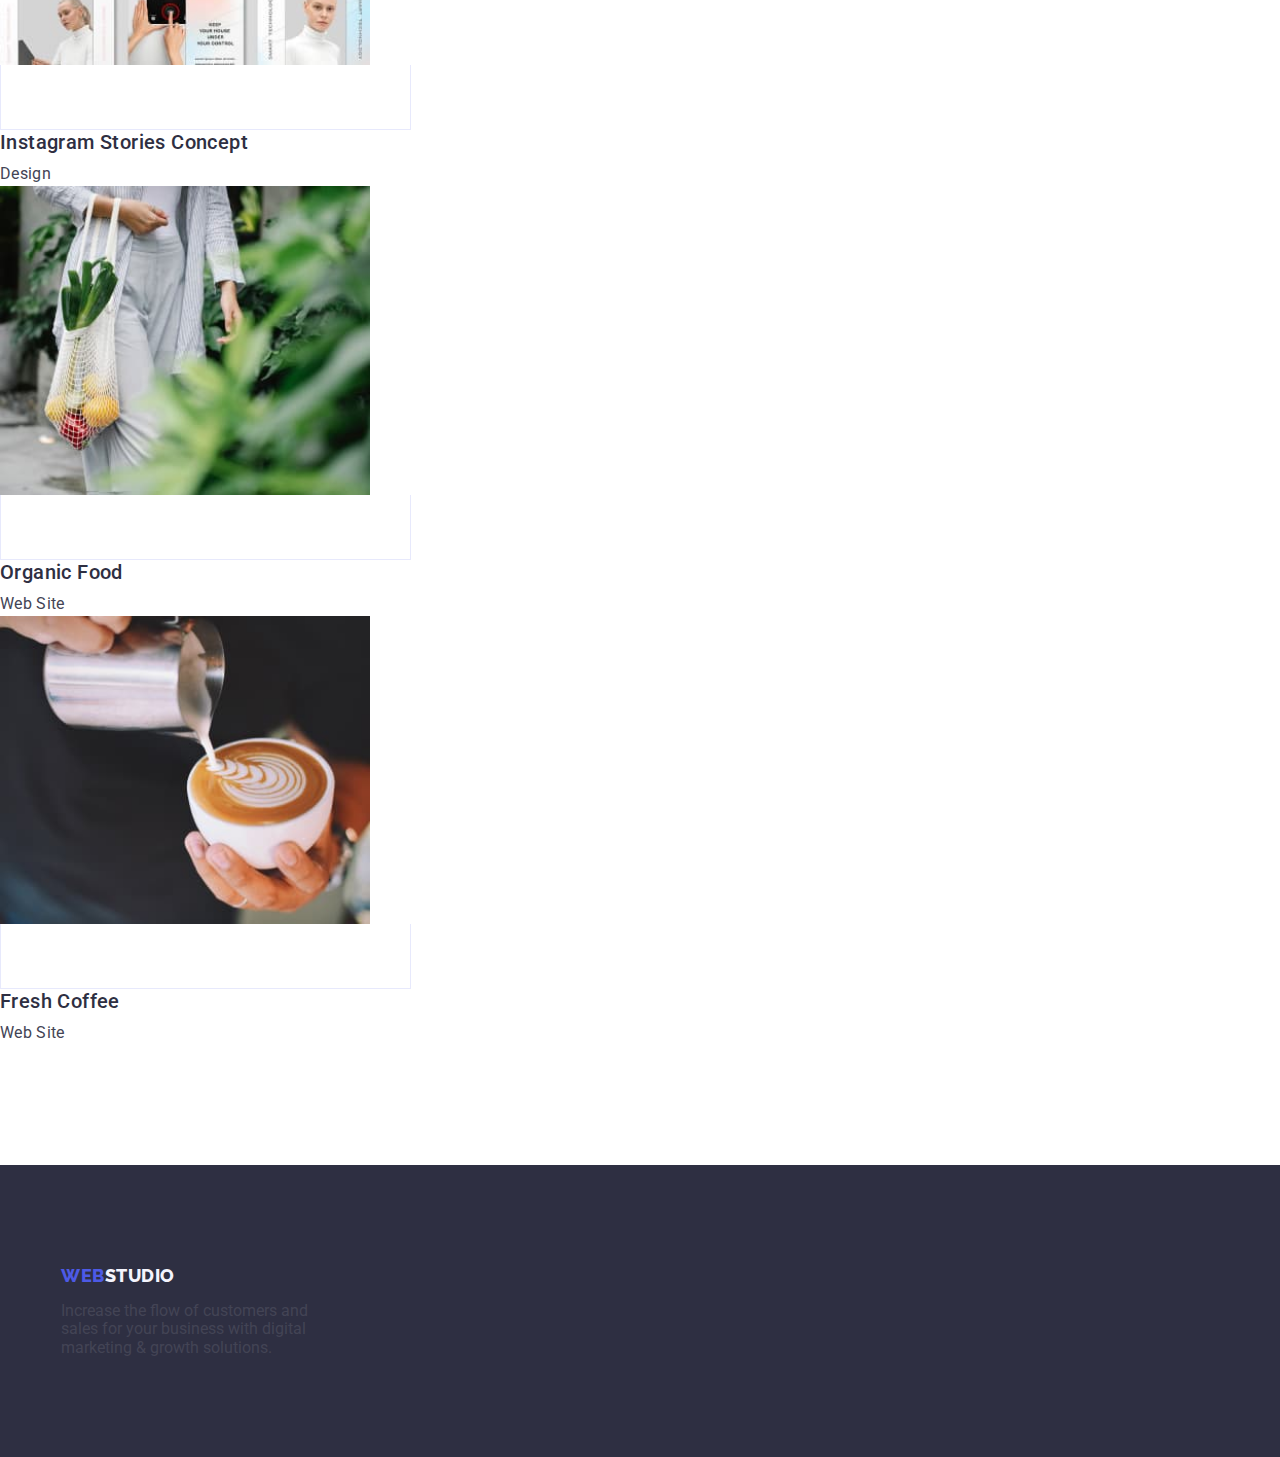
==== commit 285ead3e: "ff" ====
--- a/portfolio.html
+++ b/portfolio.html
@@ -86,9 +86,9 @@
         <ul class="list portfolio-cards">
           <li class="portfolio-card">   
             <a class="portfolio-link link" href="#">
-              <div class="our-team-title">
+              
               <img class="portfolio-img" width="370" src="./images/img1.jpg" alt="bank app" />
-              
+              <div class="our-team-title"></div>
               <h2 class="our-services">Banking App Interface Concept</h2>
               <p class="our-services-description">App</p>
             </div>
@@ -96,8 +96,9 @@
           </li>
           <li class="portfolio-card">
             <a class="portfolio-link link" href="#">
-              <div class="our-team-title">
+              
               <img width="370" src="./images/img2.jpg" alt="qr code"/>
+              <div class="our-team-title"></div>
               <h2 class="our-services">Cashless Payment</h2>
               <p class="our-services-description">Marketing</p>
             </div>
@@ -105,8 +106,9 @@
           </li>
           <li class="portfolio-card">
             <a class="portfolio-link link" href="#">
-              <div class="our-team-title">
+              
               <img width="370" src="./images/img3.jpg" alt="computer + telephone"/>
+              <div class="our-team-title"></div>
               <h2 class="our-services">Meditation App</h2>
               <p class="our-services-description">App</p>
             </div>
@@ -114,8 +116,9 @@
           </li>
           <li class="portfolio-card">
             <a class="portfolio-link link" href="#">
-              <div class="our-team-title">
+              
               <img width="370" src="./images/img4.jpg" alt="navigation" />
+              <div class="our-team-title"></div>
               <h2 class="our-services">Taxi Service</h2>
               <p class="our-services-description">Marketing</p>
             </div>
@@ -123,8 +126,9 @@
           </li>
           <li class="portfolio-card">
             <a class="portfolio-link link" href="#">
-              <div class="our-team-title">
+              
               <img width="370" src="./images/img5.jpg" alt="woman" />
+              <div class="our-team-title"></div>
               <h2 class="our-services">Screen Illustrations</h2>
               <p class="our-services-description">Design</p>
             </div>
@@ -132,8 +136,9 @@
           </li>
           <li class="portfolio-card">
             <a class="portfolio-link link" href="#">
-              <div class="our-team-title">
+              
               <img width="370" src="./images/img6.jpg" alt="technologies" />
+              <div class="our-team-title"></div>
               <h2 class="our-services">Online Courses</h2>
               <p class="our-services-description">Marketing</p>
             </div>
@@ -141,8 +146,9 @@
           </li>
           <li class="portfolio-card">
             <a  class="portfolio-link link" href="#">
-              <div class="our-team-title">
+              
               <img width="370" src="./images/img7.jpg" alt="vegetables" />
+              <div class="our-team-title"></div>
               <h2 class="our-services">Instagram Stories Concept</h2>
               <p class="our-services-description">Design</p>
             </div>
@@ -150,8 +156,9 @@
           </li>
           <li class="portfolio-card">
             <a class="portfolio-link link" href="#">
-              <div class="our-team-title">
+              
               <img width="370" src="./images/img8.jpg" alt="coffee" />
+              <div class="our-team-title"></div>
               <h2 class="our-services">Organic Food</h2>
               <p class="our-services-description">Web Site</p>
             </div>
@@ -159,8 +166,8 @@
           </li>
           <li class="portfolio-card">
             <a class="portfolio-link link" href="#">
-              <div class="our-team-title">
-              <img width="370" src="./images/img9.jpg" alt="comp" />
+              <img width="370" src="./images/img9.jpg" alt="comp"/>
+              <div class="our-team-title"></div>
               <h2 class="our-services">Fresh Coffee</h2>
               <p class="our-services-description">Web Site</p>
             </div>
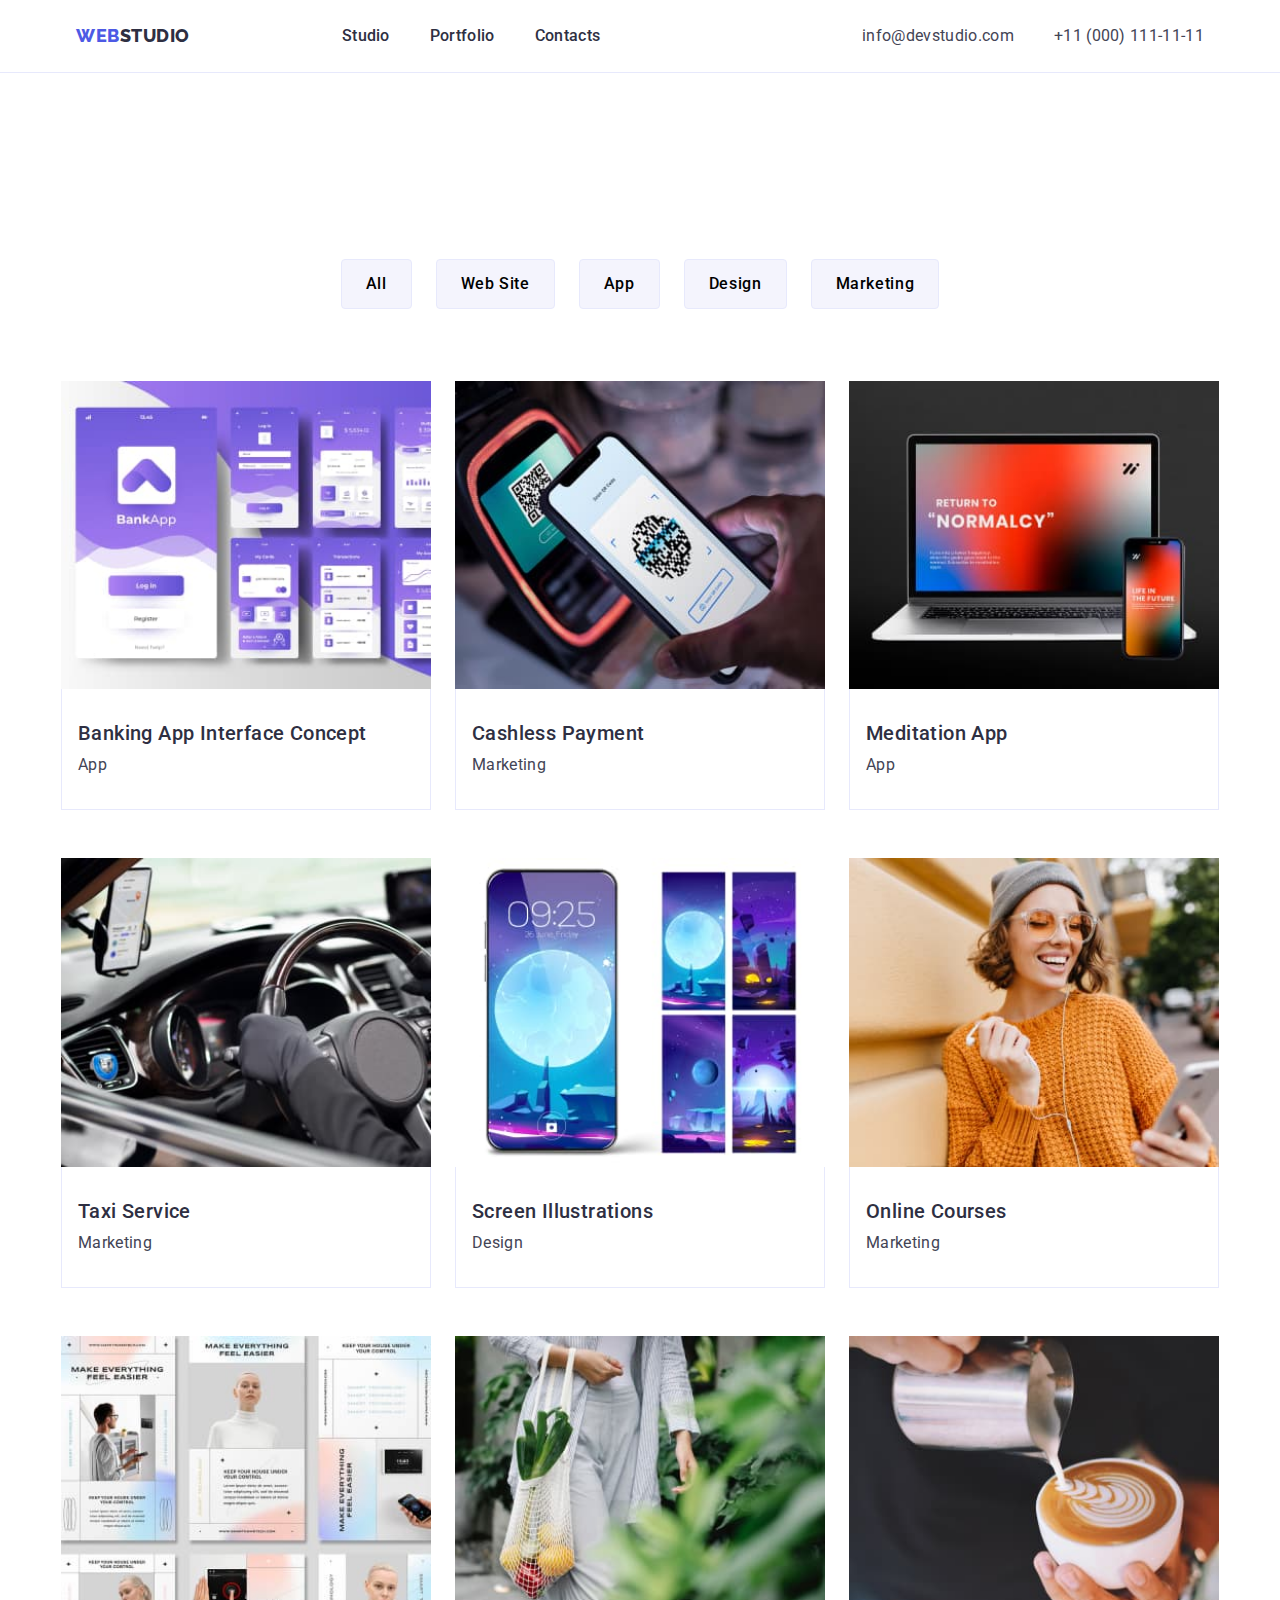
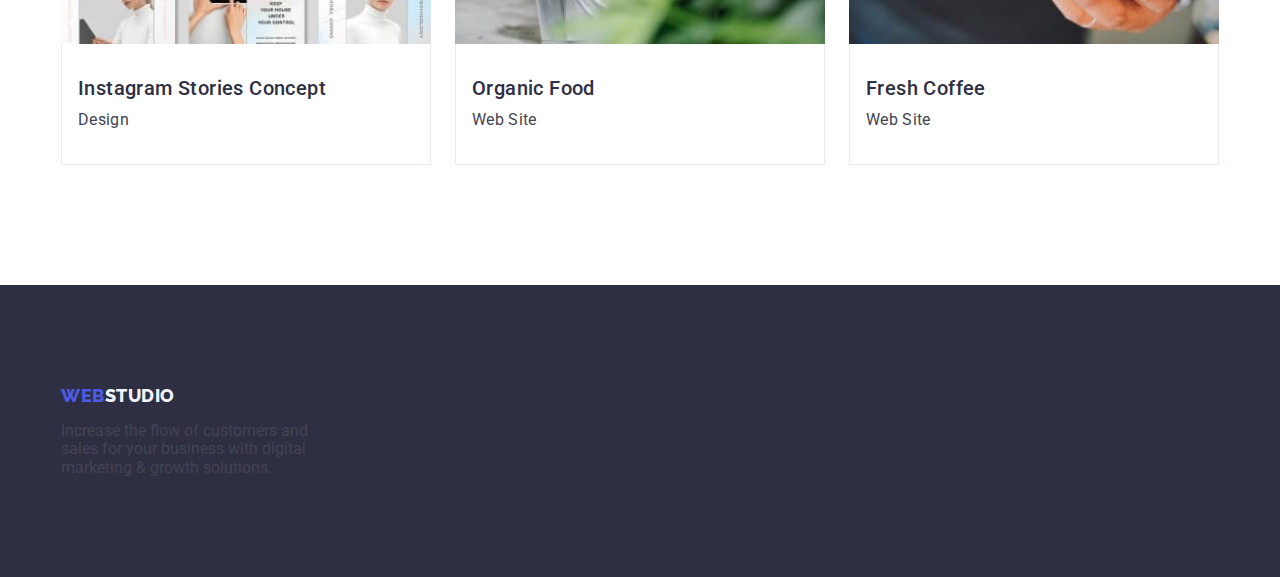
==== commit 26406e90: "fff" ====
--- a/portfolio.html
+++ b/portfolio.html
@@ -86,9 +86,8 @@
         <ul class="list portfolio-cards">
           <li class="portfolio-card">   
             <a class="portfolio-link link" href="#">
-              
               <img class="portfolio-img" width="370" src="./images/img1.jpg" alt="bank app" />
-              <div class="our-team-title"></div>
+              <div class="our-team-title">
               <h2 class="our-services">Banking App Interface Concept</h2>
               <p class="our-services-description">App</p>
             </div>
@@ -96,9 +95,8 @@
           </li>
           <li class="portfolio-card">
             <a class="portfolio-link link" href="#">
-              
               <img width="370" src="./images/img2.jpg" alt="qr code"/>
-              <div class="our-team-title"></div>
+              <div class="our-team-title">
               <h2 class="our-services">Cashless Payment</h2>
               <p class="our-services-description">Marketing</p>
             </div>
@@ -106,9 +104,8 @@
           </li>
           <li class="portfolio-card">
             <a class="portfolio-link link" href="#">
-              
               <img width="370" src="./images/img3.jpg" alt="computer + telephone"/>
-              <div class="our-team-title"></div>
+              <div class="our-team-title">
               <h2 class="our-services">Meditation App</h2>
               <p class="our-services-description">App</p>
             </div>
@@ -118,7 +115,7 @@
             <a class="portfolio-link link" href="#">
               
               <img width="370" src="./images/img4.jpg" alt="navigation" />
-              <div class="our-team-title"></div>
+              <div class="our-team-title">
               <h2 class="our-services">Taxi Service</h2>
               <p class="our-services-description">Marketing</p>
             </div>
@@ -128,7 +125,7 @@
             <a class="portfolio-link link" href="#">
               
               <img width="370" src="./images/img5.jpg" alt="woman" />
-              <div class="our-team-title"></div>
+              <div class="our-team-title">
               <h2 class="our-services">Screen Illustrations</h2>
               <p class="our-services-description">Design</p>
             </div>
@@ -136,9 +133,8 @@
           </li>
           <li class="portfolio-card">
             <a class="portfolio-link link" href="#">
-              
               <img width="370" src="./images/img6.jpg" alt="technologies" />
-              <div class="our-team-title"></div>
+              <div class="our-team-title">
               <h2 class="our-services">Online Courses</h2>
               <p class="our-services-description">Marketing</p>
             </div>
@@ -146,9 +142,8 @@
           </li>
           <li class="portfolio-card">
             <a  class="portfolio-link link" href="#">
-              
               <img width="370" src="./images/img7.jpg" alt="vegetables" />
-              <div class="our-team-title"></div>
+              <div class="our-team-title">
               <h2 class="our-services">Instagram Stories Concept</h2>
               <p class="our-services-description">Design</p>
             </div>
@@ -156,9 +151,8 @@
           </li>
           <li class="portfolio-card">
             <a class="portfolio-link link" href="#">
-              
               <img width="370" src="./images/img8.jpg" alt="coffee" />
-              <div class="our-team-title"></div>
+              <div class="our-team-title">
               <h2 class="our-services">Organic Food</h2>
               <p class="our-services-description">Web Site</p>
             </div>
@@ -167,7 +161,7 @@
           <li class="portfolio-card">
             <a class="portfolio-link link" href="#">
               <img width="370" src="./images/img9.jpg" alt="comp"/>
-              <div class="our-team-title"></div>
+              <div class="our-team-title">
               <h2 class="our-services">Fresh Coffee</h2>
               <p class="our-services-description">Web Site</p>
             </div>
